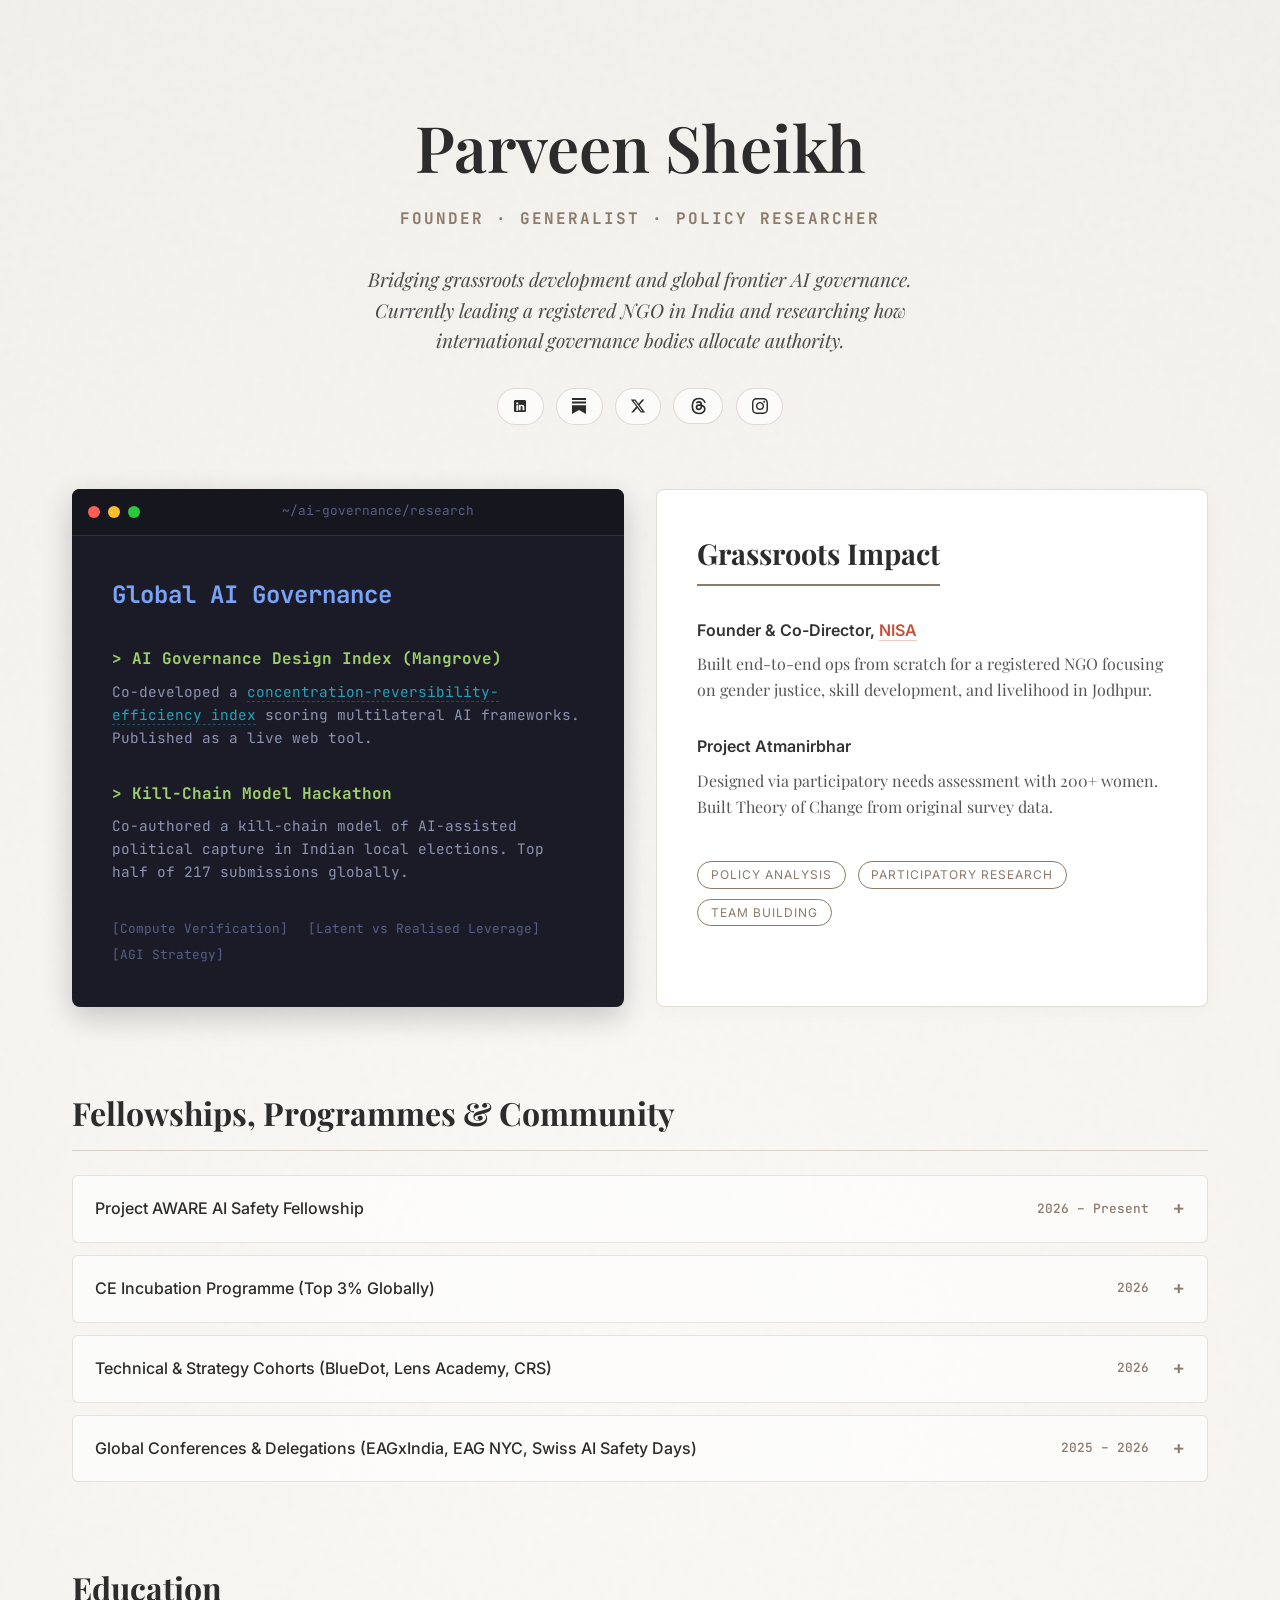
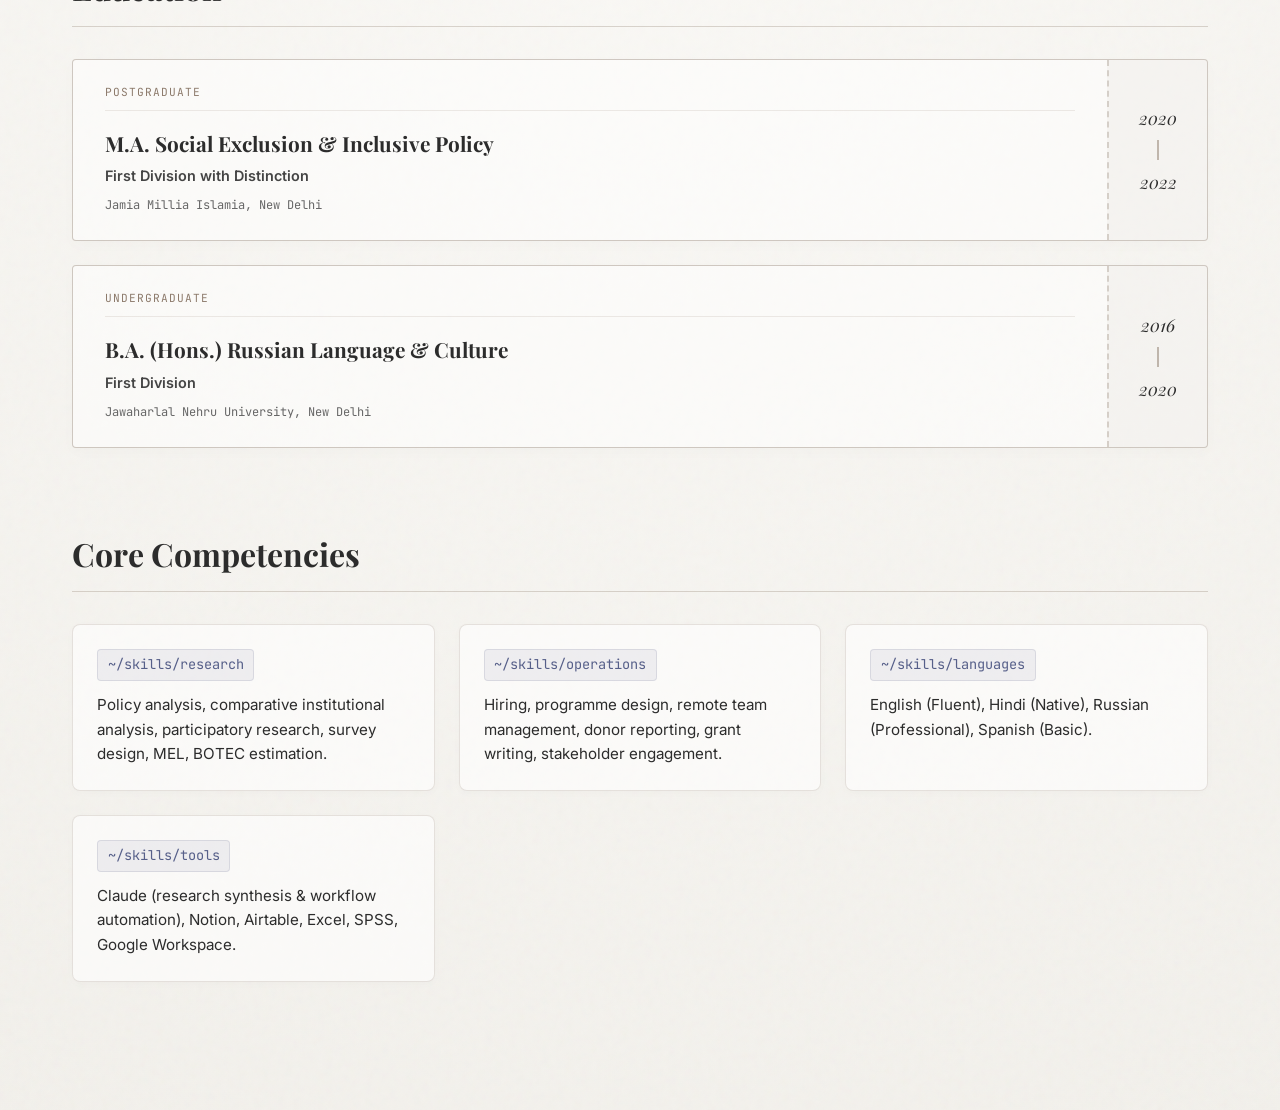
==== index.html @ e95d5ea2 "1. Initial Commit" ====
<!DOCTYPE html>
<html lang="en">
<head>
    <meta charset="UTF-8">
    <meta name="viewport" content="width=device-width, initial-scale=1.0">
    <title>Parveen Sheikh | Policy & AI Governance</title>
    <!-- Google Fonts: Playfair for Paper, JetBrains Mono for Terminal, Inter for general UI -->
    <link href="https://fonts.googleapis.com/css2?family=Inter:wght@300;400;600&family=JetBrains+Mono:wght@400;700&family=Playfair+Display:ital,wght@0,600;1,400&display=swap" rel="stylesheet">
    <link rel="stylesheet" href="style.css">
</head>
<body>

    <!-- Hero Section -->
    <header class="hero">
        <h1 class="name">Parveen Sheikh</h1>
        <h2 class="subtitle">Founder · Generalist · Policy Researcher</h2>
        <p class="bio">
            Bridging grassroots development and global frontier AI governance. 
            Currently leading a registered NGO in India and researching how international governance bodies allocate authority.
        </p>

        <div class="social-bar">
            <a href="https://linkedin.com" target="_blank" rel="noopener" class="social-chip">
                <svg viewBox="0 0 24 24" width="16" height="16" fill="currentColor"><path d="M19 3a2 2 0 0 1 2 2v14a2 2 0 0 1-2 2H5a2 2 0 0 1-2-2V5a2 2 0 0 1 2-2h14m-.5 15.5v-5.3a3.26 3.26 0 0 0-3.26-3.26c-.85 0-1.84.52-2.28 1.3v-1.11h-2.79v8.37h2.79v-4.93c0-.77.62-1.4 1.39-1.4a1.4 1.4 0 0 1 1.4 1.4v4.93h2.75M6.46 10.9v8.37H9.2V10.9H6.46M7.83 6.45a1.65 1.65 0 0 0-1.66 1.66 1.66 1.66 0 0 0 1.66 1.66 1.67 1.67 0 0 0 1.67-1.66 1.66 1.66 0 0 0-1.67-1.66Z"/></svg>
            </a>
            <a href="https://parveen98.substack.com" target="_blank" rel="noopener" class="social-chip">
                <svg viewBox="0 0 24 24" width="16" height="16" fill="currentColor"><path d="M22.539 8.242H1.46V5.406h21.08v2.836zM1.46 10.812V24L12 18.11 22.54 24V10.812H1.46zM22.54 0H1.46v2.836h21.08V0z"/></svg>
            </a>
            <a href="https://x.com" target="_blank" rel="noopener" class="social-chip">
                <svg viewBox="0 0 24 24" width="16" height="16" fill="currentColor"><path d="M18.244 2.25h3.308l-7.227 8.26 8.502 11.24H16.17l-5.214-6.817L4.99 21.75H1.68l7.73-8.835L1.254 2.25H8.08l4.713 6.231zm-1.161 17.52h1.833L7.084 4.126H5.117z"/></svg>
            </a>
            <a href="https://threads.net" target="_blank" rel="noopener" class="social-chip">
                <svg xmlns="http://www.w3.org/2000/svg" width="20" height="20" viewBox="0 0 24 24" fill="none" stroke="currentColor" stroke-width="2" stroke-linecap="round" stroke-linejoin="round"><path d="M19 7.5c-1.333 -3 -3.667 -4.5 -7 -4.5c-5 0 -8 2.5 -8 9s3.5 9 8 9s7 -3 7 -5s-1 -5 -7 -5c-2.5 0 -3 1.25 -3 2.5c0 1.5 1 2.5 2.5 2.5c2.5 0 3.5 -1.5 3.5 -5s-2 -4 -3 -4s-1.833 .333 -2.5 1"></path></svg>
            </a>
            <a href="https://instagram.com" target="_blank" rel="noopener" class="social-chip">
                <svg viewBox="0 0 24 24" width="16" height="16" fill="currentColor"><path d="M12 2.163c3.204 0 3.584.012 4.85.07 3.252.148 4.771 1.691 4.919 4.919.058 1.265.069 1.645.069 4.849 0 3.205-.012 3.584-.069 4.849-.149 3.225-1.664 4.771-4.919 4.919-1.266.058-1.644.07-4.85.07-3.204 0-3.584-.012-4.849-.07-3.26-.149-4.771-1.699-4.919-4.92-.058-1.265-.07-1.644-.07-4.849 0-3.204.013-3.583.07-4.849.149-3.227 1.664-4.771 4.919-4.919 1.266-.057 1.645-.069 4.849-.069zm0-2.163c-3.259 0-3.667.014-4.947.072-4.358.2-6.78 2.618-6.98 6.98-.059 1.281-.073 1.689-.073 4.948 0 3.259.014 3.668.072 4.948.2 4.358 2.618 6.78 6.98 6.98 1.281.058 1.689.072 4.948.072 3.259 0 3.668-.014 4.948-.072 4.354-.2 6.782-2.618 6.979-6.98.059-1.28.073-1.689.073-4.948 0-3.259-.014-3.667-.072-4.947-.196-4.354-2.617-6.78-6.979-6.98-1.281-.059-1.69-.073-4.949-.073zm0 5.838c-3.403 0-6.162 2.759-6.162 6.162s2.759 6.163 6.162 6.163 6.162-2.759 6.162-6.163c0-3.403-2.759-6.162-6.162-6.162zm0 10.162c-2.209 0-4-1.79-4-4 0-2.209 1.791-4 4-4s4 1.791 4 4c0 2.21-1.791 4-4 4zm6.406-11.845c-.796 0-1.441.645-1.441 1.44s.645 1.44 1.441 1.44c.795 0 1.439-.645 1.439-1.44s-.644-1.44-1.439-1.44z"/></svg>
            </a>
        </div>
    </header>

    <!-- The Macro / Micro Split Section -->
    <section class="work-split">
        
        <!-- Terminal Aesthetic (Macro / AI) -->
        <div class="track ai-track">
            <div class="window-header">
                <span class="dot red"></span>
                <span class="dot yellow"></span>
                <span class="dot green"></span>
                <span class="window-title">~/ai-governance/research</span>
            </div>
            <div class="terminal-content">
                <h3>Global AI Governance</h3>
                <div class="project">
                    <h4>> AI Governance Design Index (Mangrove)</h4>
                    <p>Co-developed a <a href="https://governance-index.camilla-balbis.workers.dev/" class="text-link">concentration-reversibility-efficiency index</a> scoring multilateral AI frameworks. Published as a live web tool.</p>
                </div>
                <div class="project">
                    <h4>> Kill-Chain Model Hackathon</h4>
                    <p>Co-authored a kill-chain model of AI-assisted political capture in Indian local elections. Top half of 217 submissions globally.</p>
                </div>
                <div class="tech-stack">
                    <span>[Compute Verification]</span> <span>[Latent vs Realised Leverage]</span> <span>[AGI Strategy]</span>
                </div>
            </div>
        </div>

        <div class="track ngo-track">
            <div class="paper-content">
                <h3>Grassroots Impact</h3>
                <div class="project">
                    <h4>Founder & Co-Director, <a href="https://www.nisaforher.org/" class="text-link">NISA</a></h4>
                    <p>Built end-to-end ops from scratch for a registered NGO focusing on gender justice, skill development, and livelihood in Jodhpur.</p>
                </div>
                <div class="project">
                    <h4>Project Atmanirbhar</h4>
                    <p>Designed via participatory needs assessment with 200+ women. Built Theory of Change from original survey data.</p>
                </div>
                <div class="tags">
                    <span>Policy Analysis</span> <span>Participatory Research</span> <span>Team Building</span>
                </div>
            </div>
        </div>

    </section>

    <section class="accordion-section">
        <h3 class="section-title">Fellowships, Programmes & Community</h3>
        
        <div class="accordion-group">
            
            <details>
                <summary>
                    <span class="summary-left">Project AWARE AI Safety Fellowship</span>
                    <span class="summary-date">2026 – Present</span>
                </summary>
                <div class="details-content">
                    <p>Policy and operations fellowship focused on international AI safety programme delivery, coordinating across international cohorts and multilateral frameworks.</p>
                </div>
            </details>

            <details>
                <summary>
                    <span class="summary-left">CE Incubation Programme (Top 3% Globally)</span>
                    <span class="summary-date">2026</span>
                </summary>
                <div class="details-content">
                    <p>Selected to Round 4 of 5 from an international applicant pool. Focused on high-impact organization design, operational modeling, and cost-effectiveness analysis.</p>
                </div>
            </details>

            <details>
                <summary>
                    <span class="summary-left">Technical & Strategy Cohorts (BlueDot, Lens Academy, CRS)</span>
                    <span class="summary-date">2026</span>
                </summary>
                <div class="details-content">
                    <p>Completed intensive training in AGI Strategy (BlueDot Impact), Compute Verification protocols (Lens Academy), and Suffering-Focused Ethics (Center on Long-Term Risk).</p>
                </div>
            </details>

            <details>
                <summary>
                    <span class="summary-left">Global Conferences & Delegations (EAGxIndia, EAG NYC, Swiss AI Safety Days)</span>
                    <span class="summary-date">2025 – 2026</span>
                </summary>
                <div class="details-content">
                    <p>Accepted attendee and contributor discussing frontier model verification, institutional design, and Global South perspectives in AI governance.</p>
                </div>
            </details>

        </div>
    </section>

    <!-- Education Section -->
    <section class="education-section">
        <h3 class="section-title">Education</h3>
        
        <div class="tickets-container">
            <!-- Degree 1 -->
            <div class="degree-ticket">
                <div class="ticket-main">
                    <div class="ticket-meta">
                        <span>POSTGRADUATE</span>
                    </div>
                    <h4>M.A. Social Exclusion & Inclusive Policy</h4>
                    <p>First Division with Distinction</p>
                    <span class="institution">Jamia Millia Islamia, New Delhi</span>
                </div>
                <div class="ticket-stub">
                    <span class="stub-year">2020</span>
                    <div class="stub-line"></div>
                    <span class="stub-year">2022</span>
                </div>
            </div>

            <!-- Degree 2 -->
            <div class="degree-ticket">
                <div class="ticket-main">
                    <div class="ticket-meta">
                        <span>UNDERGRADUATE</span>
                    </div>
                    <h4>B.A. (Hons.) Russian Language & Culture</h4>
                    <p>First Division</p>
                    <span class="institution">Jawaharlal Nehru University, New Delhi</span>
                </div>
                <div class="ticket-stub">
                    <span class="stub-year">2016</span>
                    <div class="stub-line"></div>
                    <span class="stub-year">2020</span>
                </div>
            </div>
        </div>
    </section>

    <!-- Skills Section -->
    <section class="skills-section">
        <h3 class="section-title">Core Competencies</h3>
        
        <div class="skills-grid">
            <!-- Category 1 -->
            <div class="skill-card">
                <div class="skill-category">~/skills/research</div>
                <p>Policy analysis, comparative institutional analysis, participatory research, survey design, MEL, BOTEC estimation.</p>
            </div>
            
            <!-- Category 2 -->
            <div class="skill-card">
                <div class="skill-category">~/skills/operations</div>
                <p>Hiring, programme design, remote team management, donor reporting, grant writing, stakeholder engagement.</p>
            </div>

            <!-- Category 3 -->
            <div class="skill-card">
                <div class="skill-category">~/skills/languages</div>
                <p>English (Fluent), Hindi (Native), Russian (Professional), Spanish (Basic).</p>
            </div>

            <!-- Category 4 -->
            <div class="skill-card">
                <div class="skill-category">~/skills/tools</div>
                <p>Claude (research synthesis & workflow automation), Notion, Airtable, Excel, SPSS, Google Workspace.</p>
            </div>
        </div>
    </section>

</body>
</html>
---- style.css ----
/* --- Variables --- */
:root {
    /* Paper Theme Colors */
    --bg-paper: #f7f5f0;
    --text-dark: #2c2c2c;
    --accent-paper: #8c7a6b;

    /* Terminal Theme Colors */
    --bg-terminal: #1a1b26;
    --text-terminal: #a9b1d6;
    --accent-terminal: #7aa2f7;
    --terminal-green: #9ece6a;

    /* Fonts */
    --font-serif: 'Playfair Display', serif;
    --font-sans: 'Inter', sans-serif;
    --font-mono: 'JetBrains Mono', monospace;
}

/* --- Global Reset & Base --- */
* {
    margin: 0;
    padding: 0;
    box-sizing: border-box;
}

body {
    background-color: #f7f5f0;
    background-image: 
        radial-gradient(circle at 50% 50%, rgba(255, 255, 255, 0.4) 0%, rgba(0, 0, 0, 0.02) 100%),
        url("data:image/svg+xml,%3Csvg viewBox='0 0 200 200' xmlns='http://www.w3.org/2000/svg'%3E%3Cfilter id='noiseFilter'%3E%3CfeTurbulence type='fractalNoise' baseFrequency='0.8' numOctaves='3' stitchTiles='stitch'/%3E%3C/filter%3E%3Crect width='100%25' height='100%25' filter='url(%23noiseFilter)' opacity='0.035'/%3E%3C/svg%3E");
    color: var(--text-dark);
    font-family: var(--font-sans);
    line-height: 1.6;
    padding: 2rem;
    max-width: 1200px;
    margin: 0 auto;
}

/* --- Global Links (Paper Theme Defaults) --- */
a.text-link {
    color: #c5533b; /* Editorial Rust */
    text-decoration: none;
    border-bottom: 1px solid rgba(197, 83, 59, 0.3);
    transition: color 0.2s ease, border-color 0.2s ease;
}

a.text-link:hover {
    color: #9a3c28;
    border-bottom-color: #9a3c28;
}

a.text-link:visited {
    color: #7a625a; /* Slate Brown */
    border-bottom-color: rgba(122, 98, 90, 0.3);
}

/* --- Terminal Links (Dark Theme Overrides) --- */
.ai-track a.text-link {
    color: #2ac3de; /* Terminal Cyan */
    border-bottom: 1px dashed rgba(42, 195, 222, 0.4); /* Dashed underline fits the code vibe */
}

.ai-track a.text-link:hover {
    color: #ffffff;
    border-bottom-color: #ffffff;
}

.ai-track a.text-link:visited {
    color: #bb9af7; /* Terminal Purple */
    border-bottom-color: rgba(187, 154, 247, 0.4);
}

/* --- Hero Section --- */
.hero {
    margin-bottom: 4rem;
    padding-top: 4rem;
    text-align: center;
}

.name {
    font-family: var(--font-serif);
    font-size: 4rem;
    font-weight: 600;
    color: var(--text-dark);
    margin-bottom: 0.5rem;
}

.subtitle {
    font-family: var(--font-mono);
    font-size: 1rem;
    color: var(--accent-paper);
    margin-bottom: 2rem;
    text-transform: uppercase;
    letter-spacing: 2px;
}

.bio {
    font-size: 1.2rem;
    max-width: 600px;
    margin: 0 auto;
    font-family: var(--font-serif);
    font-style: italic;
    color: #4a4a4a;
}

/* --- Split Section Layout --- */
.work-split {
    display: grid;
    grid-template-columns: 1fr 1fr;
    gap: 2rem;
    align-items: stretch; /* Makes both columns equal height */
}

/* --- Track Shared Styles --- */
.track {
    border-radius: 8px;
    padding: 2.5rem;
    transition: transform 0.3s ease;
}

.track:hover {
    transform: translateY(-5px);
}

.project {
    margin-bottom: 2rem;
}

/* --- AI / Terminal Track --- */
.ai-track {
    background-color: var(--bg-terminal);
    color: var(--text-terminal);
    font-family: var(--font-mono);
    padding: 0; /* Reset padding for window header */
    box-shadow: 0 10px 30px rgba(0,0,0,0.2);
    overflow: hidden;
}

.window-header {
    background-color: #15161e;
    padding: 0.8rem 1rem;
    display: flex;
    align-items: center;
    border-bottom: 1px solid #292e42;
}

.dot {
    width: 12px;
    height: 12px;
    border-radius: 50%;
    margin-right: 8px;
}
.dot.red { background-color: #ff5f56; }
.dot.yellow { background-color: #ffbd2e; }
.dot.green { background-color: #27c93f; }

.window-title {
    margin-left: auto;
    margin-right: auto;
    font-size: 0.8rem;
    color: #565f89;
}

.terminal-content {
    padding: 2.5rem;
}

.terminal-content h3 {
    color: var(--accent-terminal);
    margin-bottom: 2rem;
    font-size: 1.5rem;
}

.terminal-content h4 {
    color: var(--terminal-green);
    margin-bottom: 0.5rem;
    font-size: 1rem;
}

.terminal-content p {
    font-size: 0.9rem;
    opacity: 0.8;
}

.tech-stack span {
    font-size: 0.8rem;
    color: #565f89;
    margin-right: 10px;
}

/* --- NGO / Paper Track --- */
.ngo-track {
    background-color: #ffffff;
    border: 1px solid #e0ddd5;
    box-shadow: 0 4px 20px rgba(0,0,0,0.03);
}

.paper-content h3 {
    font-family: var(--font-serif);
    font-size: 1.8rem;
    margin-bottom: 2rem;
    color: var(--text-dark);
    border-bottom: 2px solid var(--accent-paper);
    display: inline-block;
    padding-bottom: 0.5rem;
}

.paper-content h4 {
    font-family: var(--font-sans);
    font-weight: 600;
    margin-bottom: 0.5rem;
    color: #333;
}

.paper-content p {
    font-family: var(--font-serif);
    font-size: 1rem;
    color: #555;
}

.tags span {
    display: inline-block;
    font-family: var(--font-sans);
    font-size: 0.75rem;
    text-transform: uppercase;
    letter-spacing: 1px;
    border: 1px solid var(--accent-paper);
    color: var(--accent-paper);
    padding: 0.2rem 0.8rem;
    border-radius: 20px;
    margin-right: 8px;
    margin-top: 10px;
}

/* --- Mobile Responsiveness --- */
@media (max-width: 768px) {
    .work-split {
        grid-template-columns: 1fr;
    }
    .name {
        font-size: 3rem;
    }
}

/* --- Social Media Chips --- */
.social-bar {
    display: flex;
    flex-wrap: wrap;
    justify-content: center;
    gap: 0.75rem;
    margin-top: 2rem;
}

.social-chip {
    display: inline-flex;
    align-items: center;
    gap: 0.45rem;
    padding: 0.45rem 0.9rem;
    background: rgba(255, 255, 255, 0.65);
    border: 1px solid rgba(140, 122, 107, 0.25);
    border-radius: 999px;
    font-size: 0.8rem;
    font-weight: 500;
    color: var(--text-dark);
    text-decoration: none;
    backdrop-filter: blur(4px);
    transition: all 0.2s ease;
}

.social-chip svg {
    flex-shrink: 0;
}

.social-chip:hover {
    background: #ffffff;
    border-color: var(--text-dark);
    transform: translateY(-2px);
    box-shadow: 0 4px 12px rgba(0, 0, 0, 0.06);
}

/* --- Accordion Section --- */
.accordion-section {
    margin-top: 5rem;
    margin-bottom: 5rem;
}

.section-title {
    font-family: var(--font-serif);
    font-size: 2rem;
    margin-bottom: 1.5rem;
    color: var(--text-dark);
    border-bottom: 1px solid rgba(140, 122, 107, 0.3);
    padding-bottom: 0.75rem;
}

.accordion-group {
    display: flex;
    flex-direction: column;
    gap: 0.75rem;
}

details {
    background: rgba(255, 255, 255, 0.6);
    border: 1px solid rgba(140, 122, 107, 0.2);
    border-radius: 6px;
    overflow: hidden;
    transition: background 0.2s ease, border-color 0.2s ease;
}

details[open] {
    background: #ffffff;
    border-color: rgba(140, 122, 107, 0.5);
    box-shadow: 0 4px 15px rgba(0, 0, 0, 0.03);
}

summary {
    list-style: none;
    padding: 1.1rem 1.4rem;
    display: flex;
    justify-content: space-between;
    align-items: center;
    cursor: pointer;
    font-weight: 500;
    user-select: none;
}

summary::-webkit-details-marker {
    display: none;
}

summary::after {
    content: '+';
    font-family: var(--font-mono);
    font-size: 1.2rem;
    color: var(--accent-paper);
    transition: transform 0.2s ease;
}

details[open] summary::after {
    content: '−';
    transform: rotate(180deg);
}

.summary-left {
    font-family: var(--font-sans);
    color: var(--text-dark);
}

.summary-date {
    font-family: var(--font-mono);
    font-size: 0.8rem;
    color: var(--accent-paper);
    margin-left: auto;
    margin-right: 1.5rem;
}

.details-content {
    padding: 0 1.4rem 1.2rem 1.4rem;
    color: #555;
    font-size: 0.95rem;
    line-height: 1.5;
    border-top: 1px dashed rgba(140, 122, 107, 0.15);
    padding-top: 0.8rem;
}

/* --- Education: Vintage Museum Tickets --- */
.education-section {
    margin-bottom: 5rem;
}

.tickets-container {
    display: flex;
    flex-direction: column;
    gap: 1.5rem;
    margin-top: 2rem;
}

.degree-ticket {
    display: flex;
    background: rgba(255, 255, 255, 0.5);
    border: 1px solid rgba(140, 122, 107, 0.4);
    border-radius: 4px;
    overflow: hidden;
    position: relative;
    box-shadow: 0 4px 15px rgba(0, 0, 0, 0.02);
    transition: transform 0.2s ease;
}

.degree-ticket:hover {
    transform: translateY(-3px);
    background: rgba(255, 255, 255, 0.8);
}

.ticket-main {
    flex: 1;
    padding: 1.5rem 2rem;
}

.ticket-meta {
    display: flex;
    justify-content: space-between;
    font-family: var(--font-mono);
    font-size: 0.7rem;
    color: var(--accent-paper);
    letter-spacing: 1px;
    margin-bottom: 1rem;
    text-transform: uppercase;
    border-bottom: 1px solid rgba(140, 122, 107, 0.15);
    padding-bottom: 0.5rem;
}

.ticket-main h4 {
    font-family: var(--font-serif);
    font-size: 1.3rem;
    color: var(--text-dark);
    margin-bottom: 0.25rem;
}

.ticket-main p {
    font-family: var(--font-sans);
    font-size: 0.9rem;
    color: #444;
    font-weight: 600;
    margin-bottom: 0.25rem;
}

.institution {
    font-family: var(--font-mono);
    font-size: 0.75rem;
    color: #666;
}

/* The Perforated Stub */
.ticket-stub {
    display: flex;
    flex-direction: column;
    justify-content: center;
    align-items: center;
    padding: 0 1.5rem;
    background: rgba(140, 122, 107, 0.05);
    border-left: 2px dashed rgba(140, 122, 107, 0.3);
    min-width: 100px;
}

.stub-year {
    font-family: var(--font-serif);
    font-size: 1.1rem;
    font-style: italic;
    color: var(--text-dark);
}

.stub-line {
    width: 2px;
    height: 20px;
    background-color: var(--accent-paper);
    margin: 0.5rem 0;
    opacity: 0.5;
}

/* --- Skills: Individual Cards --- */
.skills-section {
    margin-bottom: 6rem;
}

/* Note: Removed background/border from this parent container */
.skills-grid {
    display: grid;
    grid-template-columns: repeat(auto-fit, minmax(280px, 1fr));
    gap: 1.5rem;
    margin-top: 2rem;
}

.skill-card {
    display: flex;
    flex-direction: column;
    background: rgba(255, 255, 255, 0.6);
    border: 1px solid rgba(140, 122, 107, 0.2);
    border-radius: 8px;
    padding: 1.5rem;
    box-shadow: 0 2px 10px rgba(0,0,0,0.02);
    transition: all 0.2s ease;
}

.skill-card:hover {
    background: #ffffff;
    border-color: rgba(140, 122, 107, 0.4);
    box-shadow: 0 8px 20px rgba(0,0,0,0.05);
    transform: translateY(-2px);
}

.skill-category {
    font-family: var(--font-mono);
    font-size: 0.85rem;
    color: #565f89;
    margin-bottom: 0.75rem;
    background-color: rgba(86, 95, 137, 0.08);
    align-self: flex-start;
    padding: 0.25rem 0.6rem;
    border-radius: 4px;
    border: 1px solid rgba(86, 95, 137, 0.15);
}

.skill-card p {
    font-family: var(--font-sans);
    font-size: 0.95rem;
    color: var(--text-dark);
    line-height: 1.6;
}

/* Mobile Adjustments for Tickets */
@media (max-width: 600px) {
    .degree-ticket {
        flex-direction: column;
    }
    .ticket-stub {
        flex-direction: row;
        padding: 1rem;
        border-left: none;
        border-top: 2px dashed rgba(140, 122, 107, 0.3);
        justify-content: space-between;
    }
    .stub-line {
        width: 40px;
        height: 2px;
        margin: 0 1rem;
    }
}
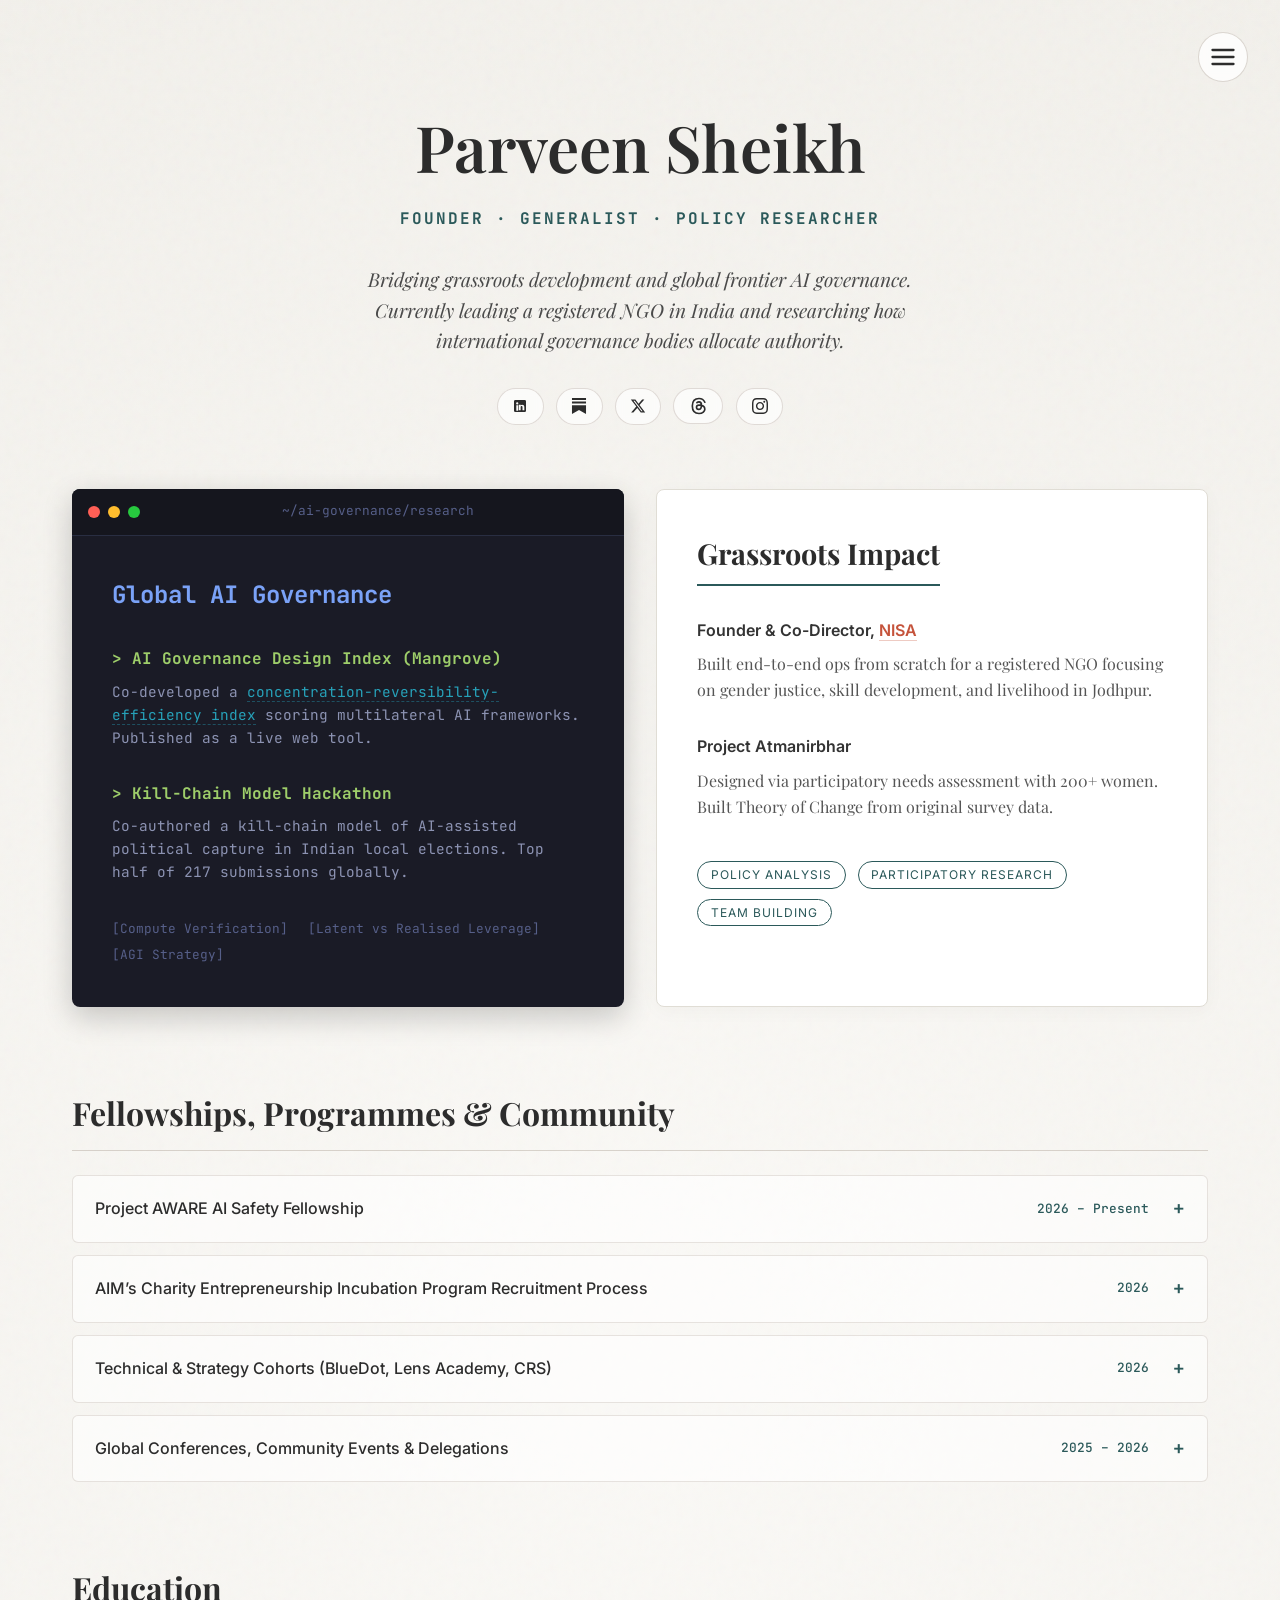
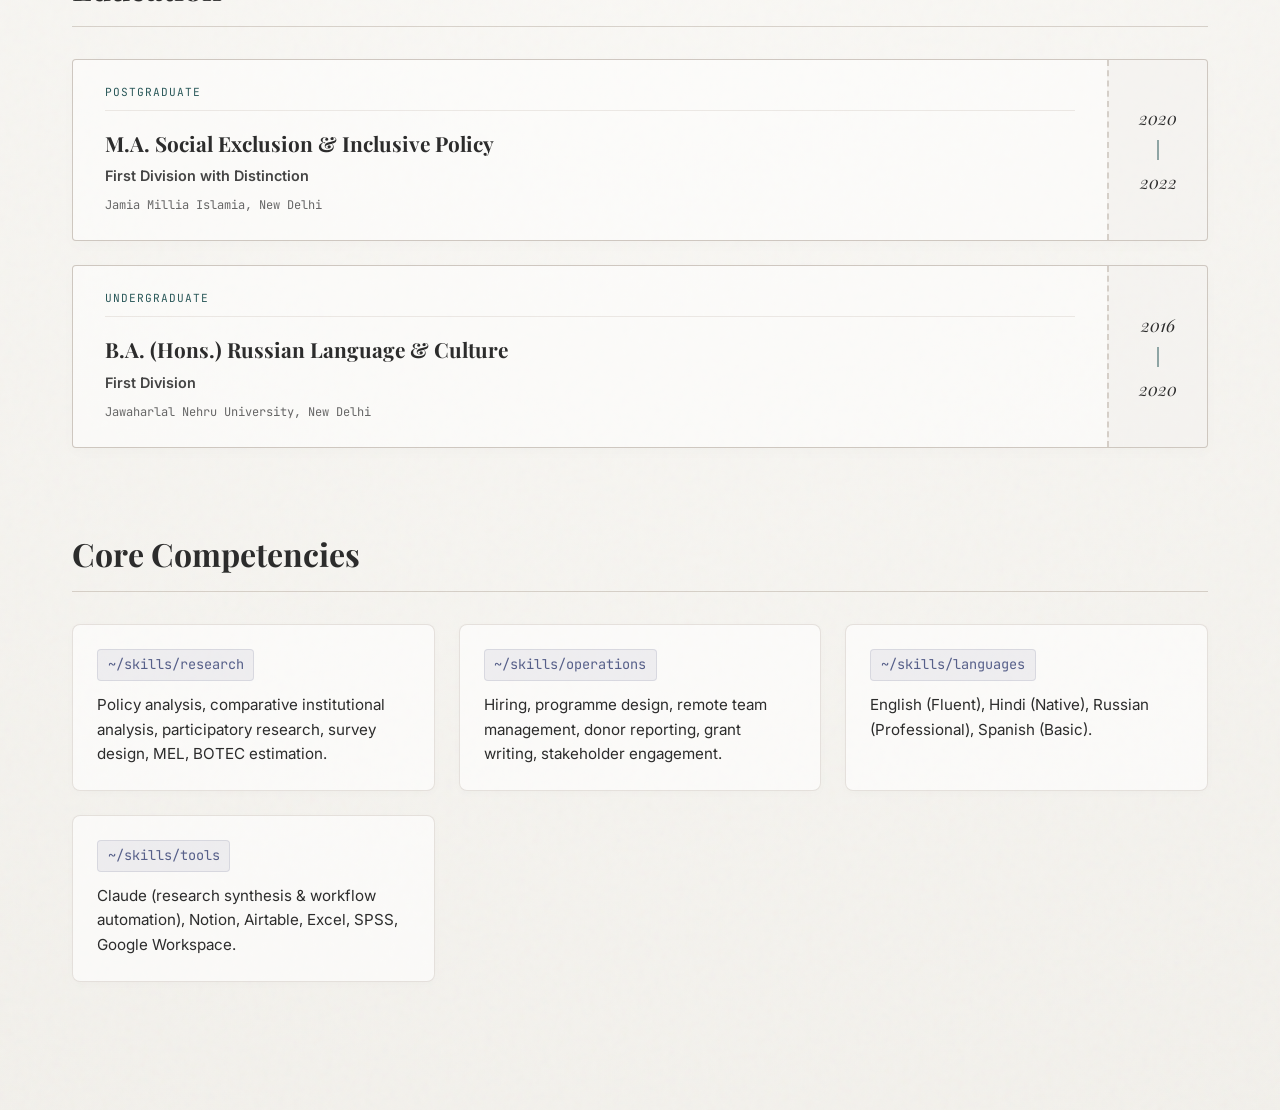
==== commit 524f263c: "3. Added About, Contact & CV pages; Editorial changes" ====
--- a/index.html
+++ b/index.html
@@ -10,6 +10,25 @@
 </head>
 <body>
 
+    <!-- Hamburger Button -->
+    <button class="menu-toggle" aria-label="Open Menu">
+        <svg viewBox="0 0 24 24" width="28" height="28" stroke="currentColor" stroke-width="2" fill="none" stroke-linecap="round" stroke-linejoin="round">
+            <line x1="3" y1="12" x2="21" y2="12"></line>
+            <line x1="3" y1="6" x2="21" y2="6"></line>
+            <line x1="3" y1="18" x2="21" y2="18"></line>
+        </svg>
+    </button>
+
+    <!-- Floating Navigation Panel -->
+    <nav class="floating-menu">
+        <div class="menu-content">
+            <a href="index.html" class="menu-link">Home</a>
+            <a href="about.html" class="menu-link">About</a>
+            <a href="timeline.html" class="menu-link">Timeline & CV</a>
+            <a href="contact.html" class="menu-link">Contact & Links</a>
+        </div>
+    </nav>
+
     <!-- Hero Section -->
     <header class="hero">
         <h1 class="name">Parveen Sheikh</h1>
@@ -20,19 +39,19 @@
         </p>
 
         <div class="social-bar">
-            <a href="https://linkedin.com" target="_blank" rel="noopener" class="social-chip">
+            <a href="https://www.linkedin.com/in/parveen-sheikh/" target="_blank" rel="noopener" class="social-chip">
                 <svg viewBox="0 0 24 24" width="16" height="16" fill="currentColor"><path d="M19 3a2 2 0 0 1 2 2v14a2 2 0 0 1-2 2H5a2 2 0 0 1-2-2V5a2 2 0 0 1 2-2h14m-.5 15.5v-5.3a3.26 3.26 0 0 0-3.26-3.26c-.85 0-1.84.52-2.28 1.3v-1.11h-2.79v8.37h2.79v-4.93c0-.77.62-1.4 1.39-1.4a1.4 1.4 0 0 1 1.4 1.4v4.93h2.75M6.46 10.9v8.37H9.2V10.9H6.46M7.83 6.45a1.65 1.65 0 0 0-1.66 1.66 1.66 1.66 0 0 0 1.66 1.66 1.67 1.67 0 0 0 1.67-1.66 1.66 1.66 0 0 0-1.67-1.66Z"/></svg>
             </a>
             <a href="https://parveen98.substack.com" target="_blank" rel="noopener" class="social-chip">
                 <svg viewBox="0 0 24 24" width="16" height="16" fill="currentColor"><path d="M22.539 8.242H1.46V5.406h21.08v2.836zM1.46 10.812V24L12 18.11 22.54 24V10.812H1.46zM22.54 0H1.46v2.836h21.08V0z"/></svg>
             </a>
-            <a href="https://x.com" target="_blank" rel="noopener" class="social-chip">
+            <a href="https://x.com/sheikh_par20618" target="_blank" rel="noopener" class="social-chip">
                 <svg viewBox="0 0 24 24" width="16" height="16" fill="currentColor"><path d="M18.244 2.25h3.308l-7.227 8.26 8.502 11.24H16.17l-5.214-6.817L4.99 21.75H1.68l7.73-8.835L1.254 2.25H8.08l4.713 6.231zm-1.161 17.52h1.833L7.084 4.126H5.117z"/></svg>
             </a>
             <a href="https://threads.net" target="_blank" rel="noopener" class="social-chip">
                 <svg xmlns="http://www.w3.org/2000/svg" width="20" height="20" viewBox="0 0 24 24" fill="none" stroke="currentColor" stroke-width="2" stroke-linecap="round" stroke-linejoin="round"><path d="M19 7.5c-1.333 -3 -3.667 -4.5 -7 -4.5c-5 0 -8 2.5 -8 9s3.5 9 8 9s7 -3 7 -5s-1 -5 -7 -5c-2.5 0 -3 1.25 -3 2.5c0 1.5 1 2.5 2.5 2.5c2.5 0 3.5 -1.5 3.5 -5s-2 -4 -3 -4s-1.833 .333 -2.5 1"></path></svg>
             </a>
-            <a href="https://instagram.com" target="_blank" rel="noopener" class="social-chip">
+            <a href="https://www.instagram.com/parveensaltego?utm_source=ig_web_button_share_sheet&stkn=ZDNlZDc0MzIxNw==" target="_blank" rel="noopener" class="social-chip">
                 <svg viewBox="0 0 24 24" width="16" height="16" fill="currentColor"><path d="M12 2.163c3.204 0 3.584.012 4.85.07 3.252.148 4.771 1.691 4.919 4.919.058 1.265.069 1.645.069 4.849 0 3.205-.012 3.584-.069 4.849-.149 3.225-1.664 4.771-4.919 4.919-1.266.058-1.644.07-4.85.07-3.204 0-3.584-.012-4.849-.07-3.26-.149-4.771-1.699-4.919-4.92-.058-1.265-.07-1.644-.07-4.849 0-3.204.013-3.583.07-4.849.149-3.227 1.664-4.771 4.919-4.919 1.266-.057 1.645-.069 4.849-.069zm0-2.163c-3.259 0-3.667.014-4.947.072-4.358.2-6.78 2.618-6.98 6.98-.059 1.281-.073 1.689-.073 4.948 0 3.259.014 3.668.072 4.948.2 4.358 2.618 6.78 6.98 6.98 1.281.058 1.689.072 4.948.072 3.259 0 3.668-.014 4.948-.072 4.354-.2 6.782-2.618 6.979-6.98.059-1.28.073-1.689.073-4.948 0-3.259-.014-3.667-.072-4.947-.196-4.354-2.617-6.78-6.979-6.98-1.281-.059-1.69-.073-4.949-.073zm0 5.838c-3.403 0-6.162 2.759-6.162 6.162s2.759 6.163 6.162 6.163 6.162-2.759 6.162-6.163c0-3.403-2.759-6.162-6.162-6.162zm0 10.162c-2.209 0-4-1.79-4-4 0-2.209 1.791-4 4-4s4 1.791 4 4c0 2.21-1.791 4-4 4zm6.406-11.845c-.796 0-1.441.645-1.441 1.44s.645 1.44 1.441 1.44c.795 0 1.439-.645 1.439-1.44s-.644-1.44-1.439-1.44z"/></svg>
             </a>
         </div>
@@ -101,11 +120,11 @@
 
             <details>
                 <summary>
-                    <span class="summary-left">CE Incubation Programme (Top 3% Globally)</span>
+                    <span class="summary-left">AIM’s Charity Entrepreneurship Incubation Program Recruitment Process</span>
                     <span class="summary-date">2026</span>
                 </summary>
                 <div class="details-content">
-                    <p>Selected to Round 4 of 5 from an international applicant pool. Focused on high-impact organization design, operational modeling, and cost-effectiveness analysis.</p>
+                    <p>Reached round 4/5 in the recruitment. I was among the top 3% candidates globally.</p>
                 </div>
             </details>
 
@@ -115,17 +134,18 @@
                     <span class="summary-date">2026</span>
                 </summary>
                 <div class="details-content">
-                    <p>Completed intensive training in AGI Strategy (BlueDot Impact), Compute Verification protocols (Lens Academy), and Suffering-Focused Ethics (Center on Long-Term Risk).</p>
-                </div>
-            </details>
-
-            <details>
-                <summary>
-                    <span class="summary-left">Global Conferences & Delegations (EAGxIndia, EAG NYC, Swiss AI Safety Days)</span>
+                    <p>Completed intensive training in AGI Strategy (BlueDot Impact), Compute Verification protocols (Lens Academy), and Suffering-Focused Ethics (Center for Reducing Suffering).</p>
+                </div>
+            </details>
+
+            <details>
+                <summary>
+                    <span class="summary-left">Global Conferences, Community Events & Delegations</span>
                     <span class="summary-date">2025 – 2026</span>
                 </summary>
                 <div class="details-content">
-                    <p>Accepted attendee and contributor discussing frontier model verification, institutional design, and Global South perspectives in AI governance.</p>
+                    <p><strong>Previous:</strong> EAGxIndia 2025 and EAGxIndia 2026</p>
+                    <p><strong>Upcoming:</strong> EAG NYC, Swiss AI Safety Days, EAGxBerlin</p>
                 </div>
             </details>
 
@@ -204,5 +224,7 @@
         </div>
     </section>
 
+    <script src="script.js"></script>
+
 </body>
 </html>
--- a/style.css
+++ b/style.css
@@ -3,7 +3,7 @@
     /* Paper Theme Colors */
     --bg-paper: #f7f5f0;
     --text-dark: #2c2c2c;
-    --accent-paper: #8c7a6b;
+    --accent-paper: #2b595a;
 
     /* Terminal Theme Colors */
     --bg-terminal: #1a1b26;
@@ -35,6 +35,98 @@
     padding: 2rem;
     max-width: 1200px;
     margin: 0 auto;
+}
+
+/* --- Hamburger Menu Button --- */
+.menu-toggle {
+    position: fixed;
+    top: 2rem;
+    right: 2rem;
+    z-index: 1000;
+    background: rgba(255, 255, 255, 0.8);
+    border: 1px solid rgba(140, 122, 107, 0.3);
+    border-radius: 50%;
+    width: 50px;
+    height: 50px;
+    display: flex;
+    justify-content: center;
+    align-items: center;
+    cursor: pointer;
+    backdrop-filter: blur(4px);
+    color: var(--text-dark);
+    transition: all 0.3s ease;
+}
+
+.menu-toggle:hover {
+    background: #ffffff;
+    box-shadow: 0 4px 12px rgba(0, 0, 0, 0.08);
+    transform: scale(1.05);
+}
+
+/* --- Floating Menu --- */
+.floating-menu {
+    position: fixed;
+    top: 5.5rem; /* Positions it nicely below the hamburger button */
+    right: 2rem;
+    width: 320px;
+    min-height: 33vh;
+    background-color: rgba(247, 245, 240, 0.95); /* Paper theme background */
+    background-image: 
+        radial-gradient(circle at 50% 50%, rgba(255, 255, 255, 0.4) 0%, rgba(0, 0, 0, 0.02) 100%),
+        url("data:image/svg+xml,%3Csvg viewBox='0 0 200 200' xmlns='http://www.w3.org/2000/svg'%3E%3Cfilter id='noiseFilter'%3E%3CfeTurbulence type='fractalNoise' baseFrequency='0.8' numOctaves='3' stitchTiles='stitch'/%3E%3C/filter%3E%3Crect width='100%25' height='100%25' filter='url(%23noiseFilter)' opacity='0.035'/%3E%3C/svg%3E");
+    border: 1px solid rgba(140, 122, 107, 0.3);
+    border-radius: 12px;
+    box-shadow: 0 10px 40px rgba(0, 0, 0, 0.12);
+    backdrop-filter: blur(8px);
+    z-index: 999;
+    display: flex;
+    justify-content: center;
+    align-items: center;
+    padding: 1.25rem 0;
+    
+    /* Animation initial state */
+    opacity: 0;
+    pointer-events: none;
+    transform: translateY(-15px);
+    transition: opacity 0.3s ease, transform 0.3s ease;
+}
+
+.floating-menu.is-active {
+    opacity: 1;
+    pointer-events: all;
+    transform: translateY(0);
+}
+
+.menu-content {
+    display: flex;
+    flex-direction: column;
+    text-align: left;
+    gap: 0.75rem;
+    width: 100%;
+    margin-left: 2rem;
+}
+
+.menu-link {
+    font-family: var(--font-mono);
+    font-size: 1.5rem;
+    color: var(--text-dark);
+    text-decoration: none;
+    transition: color 0.2s ease, transform 0.2s ease;
+}
+
+.menu-link:hover {
+    color: #c5533b;
+    transform: translateY(-2px);
+}
+
+/* Mobile Adjustment for the Floating Menu */
+@media (max-width: 600px) {
+    .floating-menu {
+        top: 6rem;
+        right: 1rem;
+        left: 1rem;
+        width: auto; /* Takes up most of the mobile screen width */
+    }
 }
 
 /* --- Global Links (Paper Theme Defaults) --- */
@@ -525,4 +617,226 @@
         height: 2px;
         margin: 0 1rem;
     }
+}
+
+/* --- About Page: Editorial Layout --- */
+.about-hero {
+    margin-bottom: 2rem;
+    padding-top: 6rem;
+}
+
+.about-hero .name {
+    font-size: 3.5rem; /* Slightly smaller than index for readability */
+    line-height: 1.2;
+    margin-bottom: 1rem;
+}
+
+.editorial-content {
+    max-width: 720px; /* Optimal reading width so lines aren't too long */
+    margin: 0 auto 6rem auto;
+    font-family: var(--font-serif);
+    font-size: 1.15rem;
+    color: var(--text-dark);
+    line-height: 1.8;
+}
+
+.editorial-content h3 {
+    font-family: var(--font-sans);
+    font-size: 1.2rem;
+    text-transform: uppercase;
+    letter-spacing: 1px;
+    color: var(--accent-paper);
+    margin-top: 3rem;
+    margin-bottom: 1rem;
+    border-bottom: 1px solid rgba(140, 122, 107, 0.2);
+    padding-bottom: 0.5rem;
+}
+
+.editorial-content p {
+    margin-bottom: 1.5rem;
+}
+
+/* Stylish Drop Cap for the first letter */
+.drop-cap::first-letter {
+    float: left;
+    font-size: 4.5rem;
+    line-height: 0.8;
+    padding-right: 0.5rem;
+    padding-top: 0.5rem;
+    font-family: var(--font-serif);
+    color: var(--accent-paper); /* Or use #c5533b if you chose Editorial Rust */
+}
+
+/* Standout Pull-Quote */
+.pull-quote {
+    font-family: var(--font-serif);
+    font-size: 1.5rem;
+    font-style: italic;
+    color: var(--text-dark);
+    margin: 3rem 0;
+    padding: 2rem;
+    border-left: 4px solid #c5533b; /* Editorial Rust border */
+    background: rgba(255, 255, 255, 0.5);
+    border-radius: 0 8px 8px 0;
+    line-height: 1.6;
+}
+
+.about-cta {
+    margin-top: 4rem;
+    text-align: center;
+    font-family: var(--font-sans);
+    font-weight: 600;
+    font-size: 1.2rem;
+}
+
+/* Mobile Adjustments */
+@media (max-width: 768px) {
+    .about-hero .name {
+        font-size: 2.5rem;
+    }
+    .pull-quote {
+        font-size: 1.25rem;
+        padding: 1.5rem;
+    }
+}
+
+/* --- CV Page Shared Layout --- */
+.cv-section {
+    max-width: 800px;
+    margin: 0 auto 5rem auto;
+}
+
+/* --- Vertical Experience Timeline --- */
+.vertical-timeline {
+    position: relative;
+    padding-left: 2.5rem;
+    margin-top: 2rem;
+}
+
+/* The vertical line running down the left side */
+.vertical-timeline::before {
+    content: '';
+    position: absolute;
+    top: 0;
+    left: 6px;
+    height: 100%;
+    width: 2px;
+    background-color: rgba(140, 122, 107, 0.3);
+}
+
+.timeline-event {
+    position: relative;
+    margin-bottom: 3.5rem;
+}
+
+.timeline-event:last-child {
+    margin-bottom: 0;
+}
+
+/* The dot on the timeline */
+.timeline-event::before {
+    content: '';
+    position: absolute;
+    left: -2.5rem;
+    top: 0.25rem;
+    width: 14px;
+    height: 14px;
+    border-radius: 50%;
+    background-color: var(--bg-paper);
+    border: 2px solid var(--accent-paper); /* Uses the accent color you set earlier */
+    box-shadow: 0 0 0 4px var(--bg-paper); /* Creates a cutout effect over the line */
+}
+
+.event-date {
+    font-family: var(--font-mono);
+    font-size: 0.85rem;
+    color: var(--accent-paper);
+    margin-bottom: 0.5rem;
+    text-transform: uppercase;
+    letter-spacing: 1px;
+}
+
+.event-content h4 {
+    font-family: var(--font-serif);
+    font-size: 1.4rem;
+    color: var(--text-dark);
+    margin-bottom: 0.2rem;
+}
+
+.event-org {
+    display: block;
+    font-family: var(--font-sans);
+    font-size: 0.95rem;
+    font-weight: 600;
+    color: #4a4a4a;
+    margin-bottom: 1rem;
+}
+
+.event-content p {
+    font-family: var(--font-sans);
+    font-size: 1rem;
+    color: #555;
+    line-height: 1.6;
+}
+
+/* --- Contact Page Additions --- */
+.contact-split {
+    margin-bottom: 5rem;
+}
+
+.contact-terminal {
+    display: flex;
+    flex-direction: column;
+    justify-content: center;
+    gap: 1.5rem;
+    height: 100%;
+    min-height: 250px;
+}
+
+.terminal-line {
+    display: flex;
+    flex-direction: column;
+    gap: 0.25rem;
+}
+
+.terminal-line .prompt {
+    color: var(--terminal-green);
+    font-size: 0.9rem;
+    opacity: 0.9;
+}
+
+.terminal-line .output {
+    color: var(--text-terminal);
+    font-size: 1.1rem;
+    padding-left: 1rem; /* Indents the answer from the prompt */
+}
+
+.terminal-line .output.highlight {
+    color: #ffbd2e; /* Yellow warning/highlight color from the terminal palette */
+}
+
+/* Make sure the email link in the terminal looks correct */
+.contact-terminal .text-link {
+    font-size: 1.1rem;
+    padding-left: 1rem;
+    width: fit-content;
+}
+
+/* --- Digital Footprint Section --- */
+.digital-footprint {
+    max-width: 800px;
+    margin: 0 auto 5rem auto;
+}
+
+.text-center {
+    text-align: center;
+}
+
+.large-socials {
+    gap: 1rem;
+}
+
+.large-socials .social-chip {
+    padding: 0.6rem 1.2rem;
+    font-size: 0.95rem;
 }
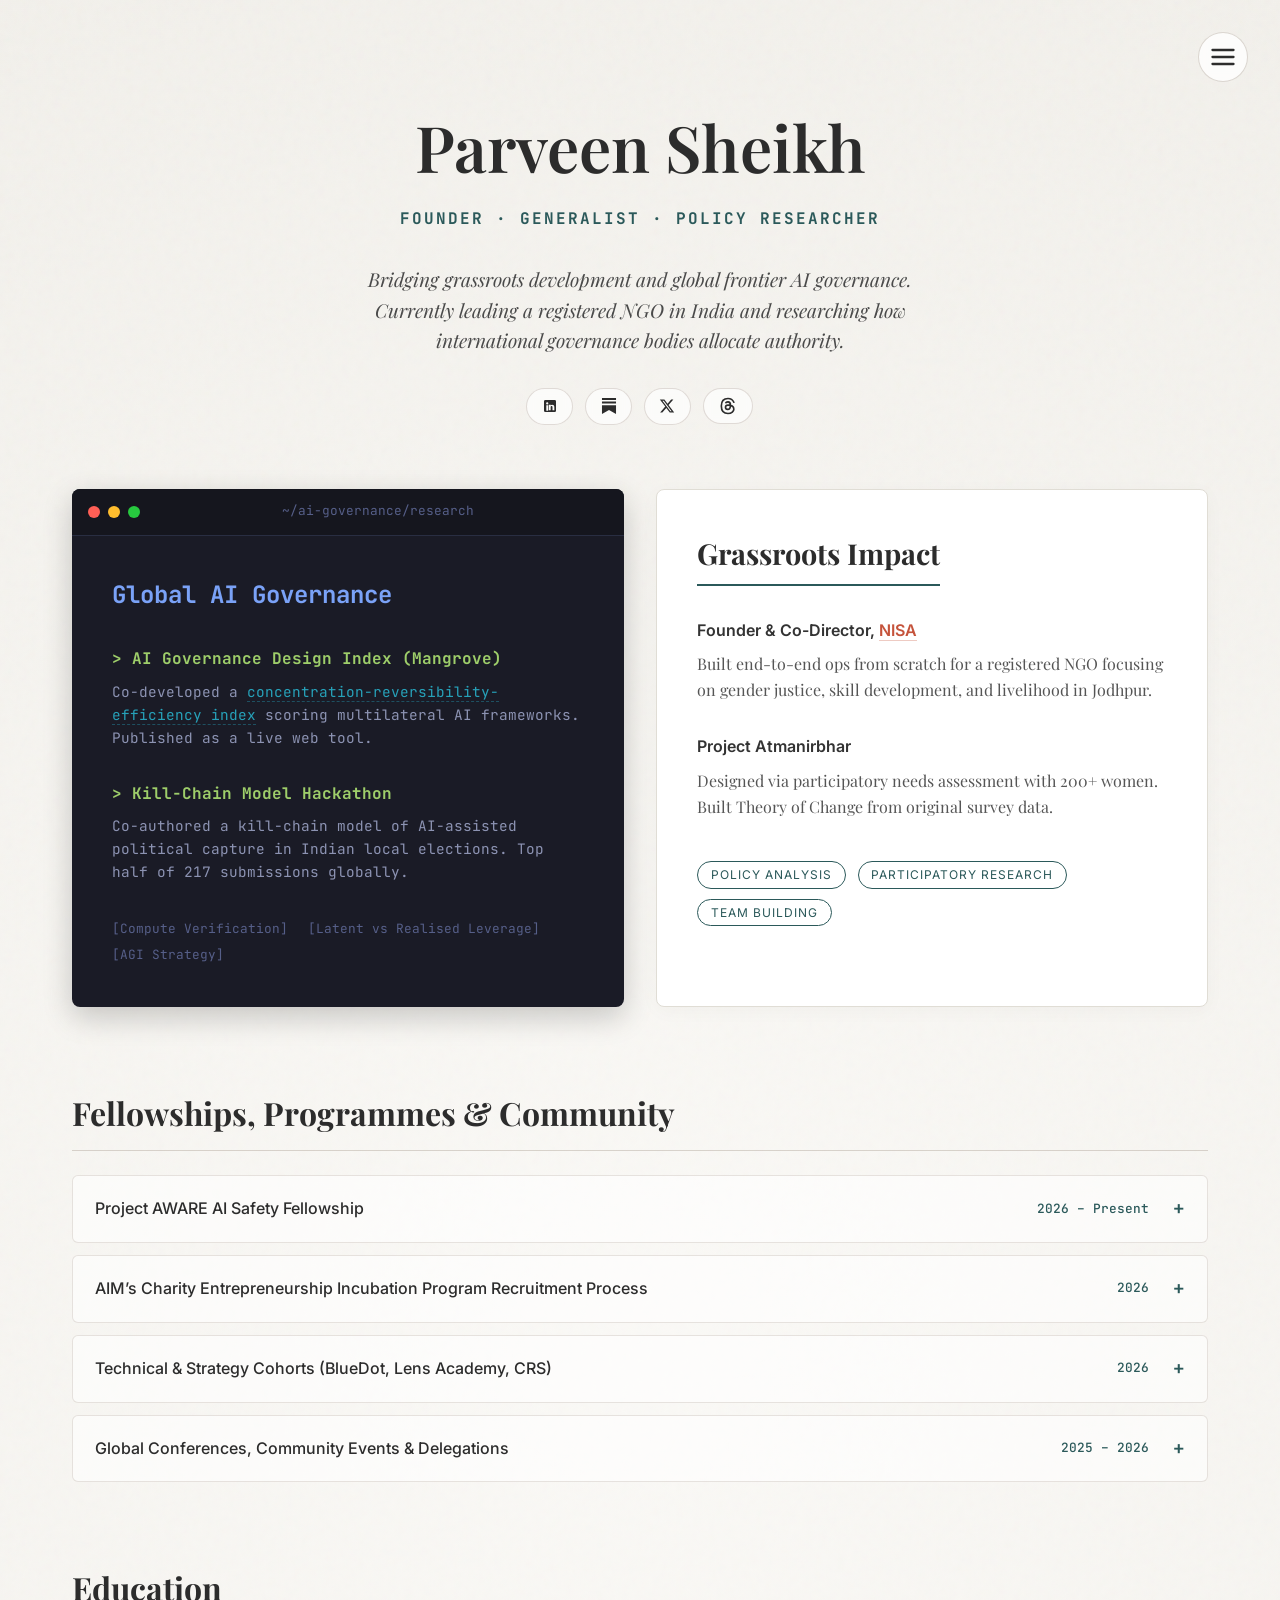
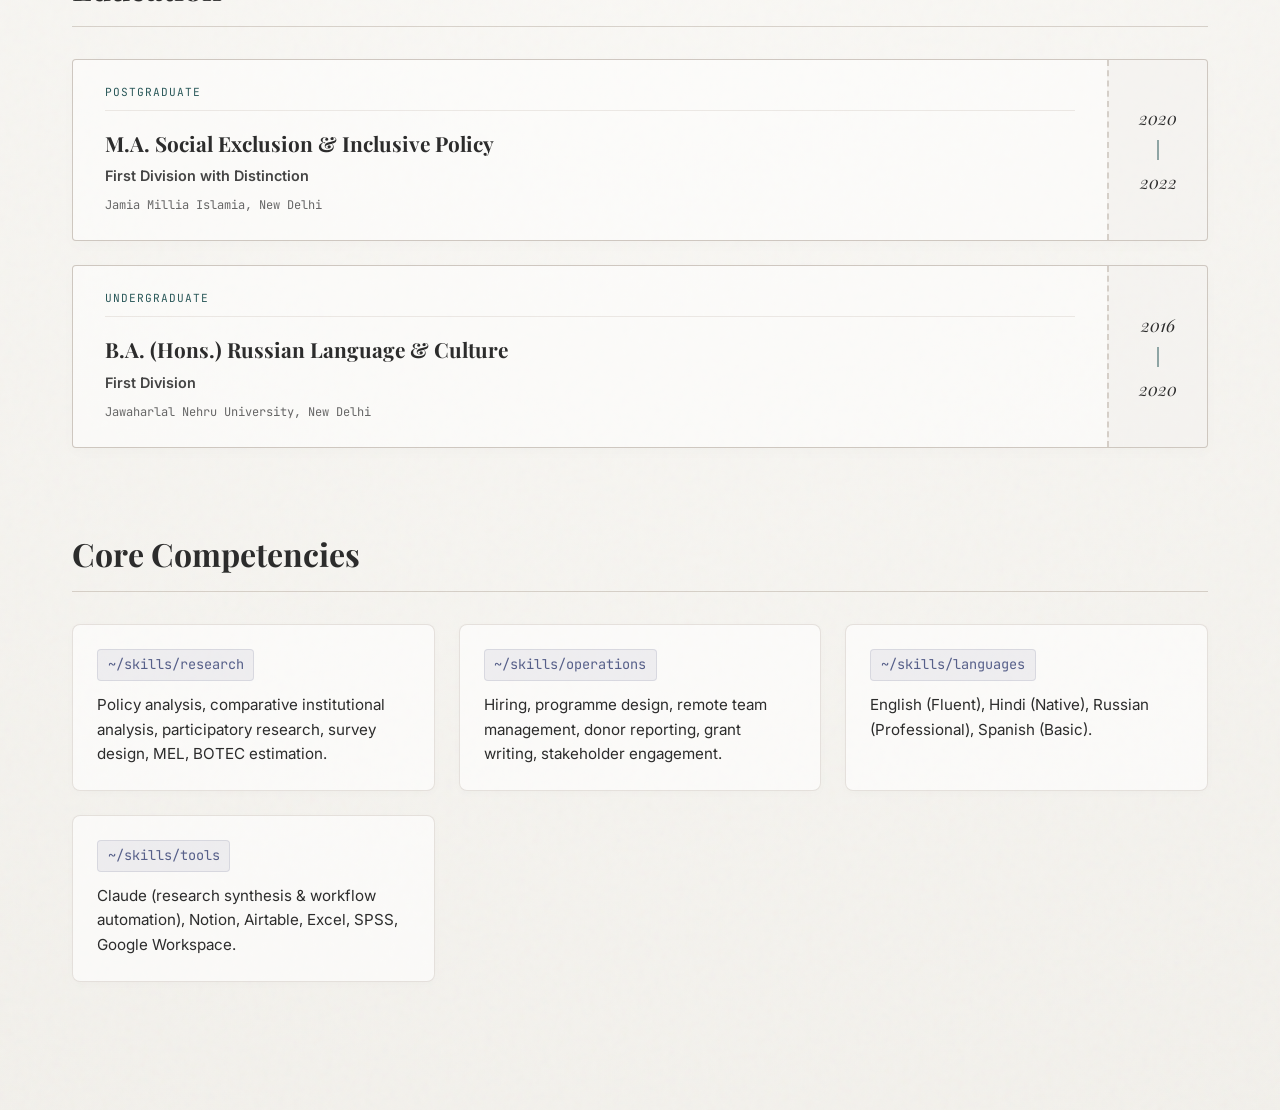
==== commit 56238360: "4. REmoved IG" ====
--- a/index.html
+++ b/index.html
@@ -51,9 +51,6 @@
             <a href="https://threads.net" target="_blank" rel="noopener" class="social-chip">
                 <svg xmlns="http://www.w3.org/2000/svg" width="20" height="20" viewBox="0 0 24 24" fill="none" stroke="currentColor" stroke-width="2" stroke-linecap="round" stroke-linejoin="round"><path d="M19 7.5c-1.333 -3 -3.667 -4.5 -7 -4.5c-5 0 -8 2.5 -8 9s3.5 9 8 9s7 -3 7 -5s-1 -5 -7 -5c-2.5 0 -3 1.25 -3 2.5c0 1.5 1 2.5 2.5 2.5c2.5 0 3.5 -1.5 3.5 -5s-2 -4 -3 -4s-1.833 .333 -2.5 1"></path></svg>
             </a>
-            <a href="https://www.instagram.com/parveensaltego?utm_source=ig_web_button_share_sheet&stkn=ZDNlZDc0MzIxNw==" target="_blank" rel="noopener" class="social-chip">
-                <svg viewBox="0 0 24 24" width="16" height="16" fill="currentColor"><path d="M12 2.163c3.204 0 3.584.012 4.85.07 3.252.148 4.771 1.691 4.919 4.919.058 1.265.069 1.645.069 4.849 0 3.205-.012 3.584-.069 4.849-.149 3.225-1.664 4.771-4.919 4.919-1.266.058-1.644.07-4.85.07-3.204 0-3.584-.012-4.849-.07-3.26-.149-4.771-1.699-4.919-4.92-.058-1.265-.07-1.644-.07-4.849 0-3.204.013-3.583.07-4.849.149-3.227 1.664-4.771 4.919-4.919 1.266-.057 1.645-.069 4.849-.069zm0-2.163c-3.259 0-3.667.014-4.947.072-4.358.2-6.78 2.618-6.98 6.98-.059 1.281-.073 1.689-.073 4.948 0 3.259.014 3.668.072 4.948.2 4.358 2.618 6.78 6.98 6.98 1.281.058 1.689.072 4.948.072 3.259 0 3.668-.014 4.948-.072 4.354-.2 6.782-2.618 6.979-6.98.059-1.28.073-1.689.073-4.948 0-3.259-.014-3.667-.072-4.947-.196-4.354-2.617-6.78-6.979-6.98-1.281-.059-1.69-.073-4.949-.073zm0 5.838c-3.403 0-6.162 2.759-6.162 6.162s2.759 6.163 6.162 6.163 6.162-2.759 6.162-6.163c0-3.403-2.759-6.162-6.162-6.162zm0 10.162c-2.209 0-4-1.79-4-4 0-2.209 1.791-4 4-4s4 1.791 4 4c0 2.21-1.791 4-4 4zm6.406-11.845c-.796 0-1.441.645-1.441 1.44s.645 1.44 1.441 1.44c.795 0 1.439-.645 1.439-1.44s-.644-1.44-1.439-1.44z"/></svg>
-            </a>
         </div>
     </header>
 
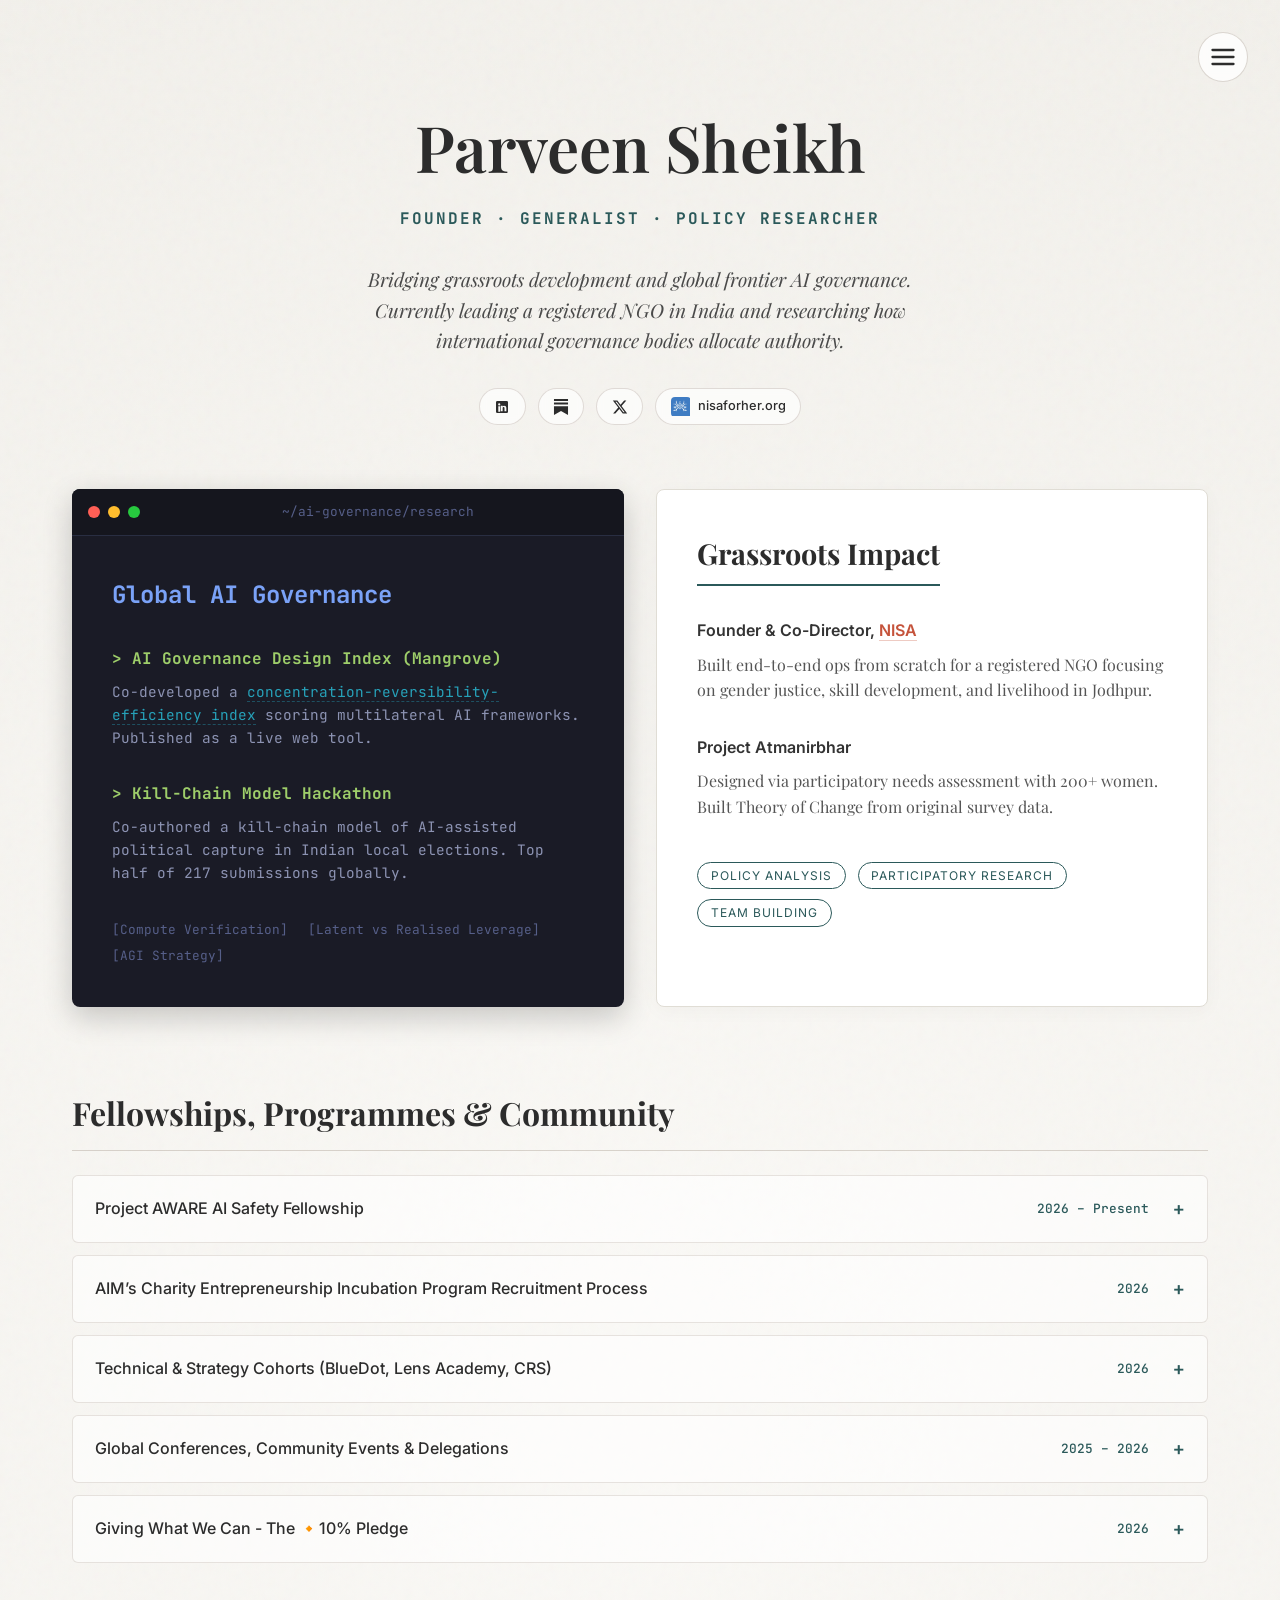
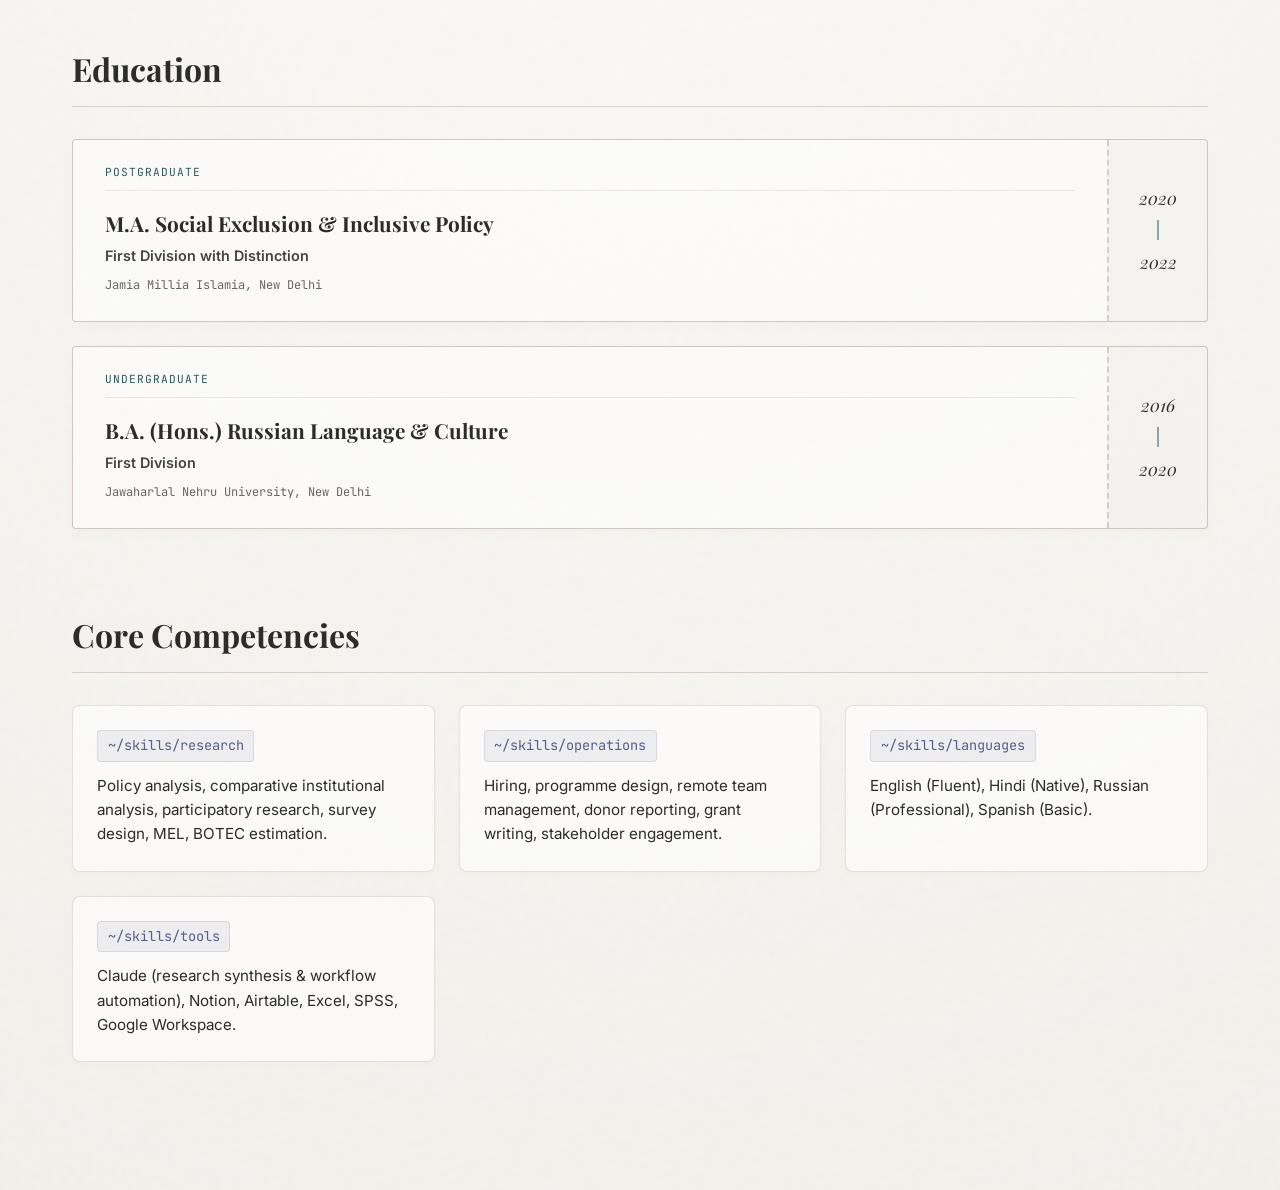
==== commit 48857f01: "5. Links updated, added Nisa's Logo, and editorial changes" ====
--- a/index.html
+++ b/index.html
@@ -48,8 +48,9 @@
             <a href="https://x.com/sheikh_par20618" target="_blank" rel="noopener" class="social-chip">
                 <svg viewBox="0 0 24 24" width="16" height="16" fill="currentColor"><path d="M18.244 2.25h3.308l-7.227 8.26 8.502 11.24H16.17l-5.214-6.817L4.99 21.75H1.68l7.73-8.835L1.254 2.25H8.08l4.713 6.231zm-1.161 17.52h1.833L7.084 4.126H5.117z"/></svg>
             </a>
-            <a href="https://threads.net" target="_blank" rel="noopener" class="social-chip">
-                <svg xmlns="http://www.w3.org/2000/svg" width="20" height="20" viewBox="0 0 24 24" fill="none" stroke="currentColor" stroke-width="2" stroke-linecap="round" stroke-linejoin="round"><path d="M19 7.5c-1.333 -3 -3.667 -4.5 -7 -4.5c-5 0 -8 2.5 -8 9s3.5 9 8 9s7 -3 7 -5s-1 -5 -7 -5c-2.5 0 -3 1.25 -3 2.5c0 1.5 1 2.5 2.5 2.5c2.5 0 3.5 -1.5 3.5 -5s-2 -4 -3 -4s-1.833 .333 -2.5 1"></path></svg>
+            <a href="https://nisaforher.org" target="_blank" rel="noopener" class="social-chip">
+                <img src="assests\img\NisaLogoBlue.webp" alt="NISA Logo" width="20" height="20" style="border-radius: 4px; object-fit: cover;">
+                <span>nisaforher.org</span>
             </a>
         </div>
     </header>
@@ -143,6 +144,16 @@
                 <div class="details-content">
                     <p><strong>Previous:</strong> EAGxIndia 2025 and EAGxIndia 2026</p>
                     <p><strong>Upcoming:</strong> EAG NYC, Swiss AI Safety Days, EAGxBerlin</p>
+                </div>
+            </details>
+
+            <details>
+                <summary>
+                    <span class="summary-left">Giving What We Can - The 🔸10% Pledge</span>
+                    <span class="summary-date">2026</span>
+                </summary>
+                <div class="details-content">
+                    <p>I’ve pledged to Donate 10% of my Annual Income to High-Impact Charities.</p>
                 </div>
             </details>
 
